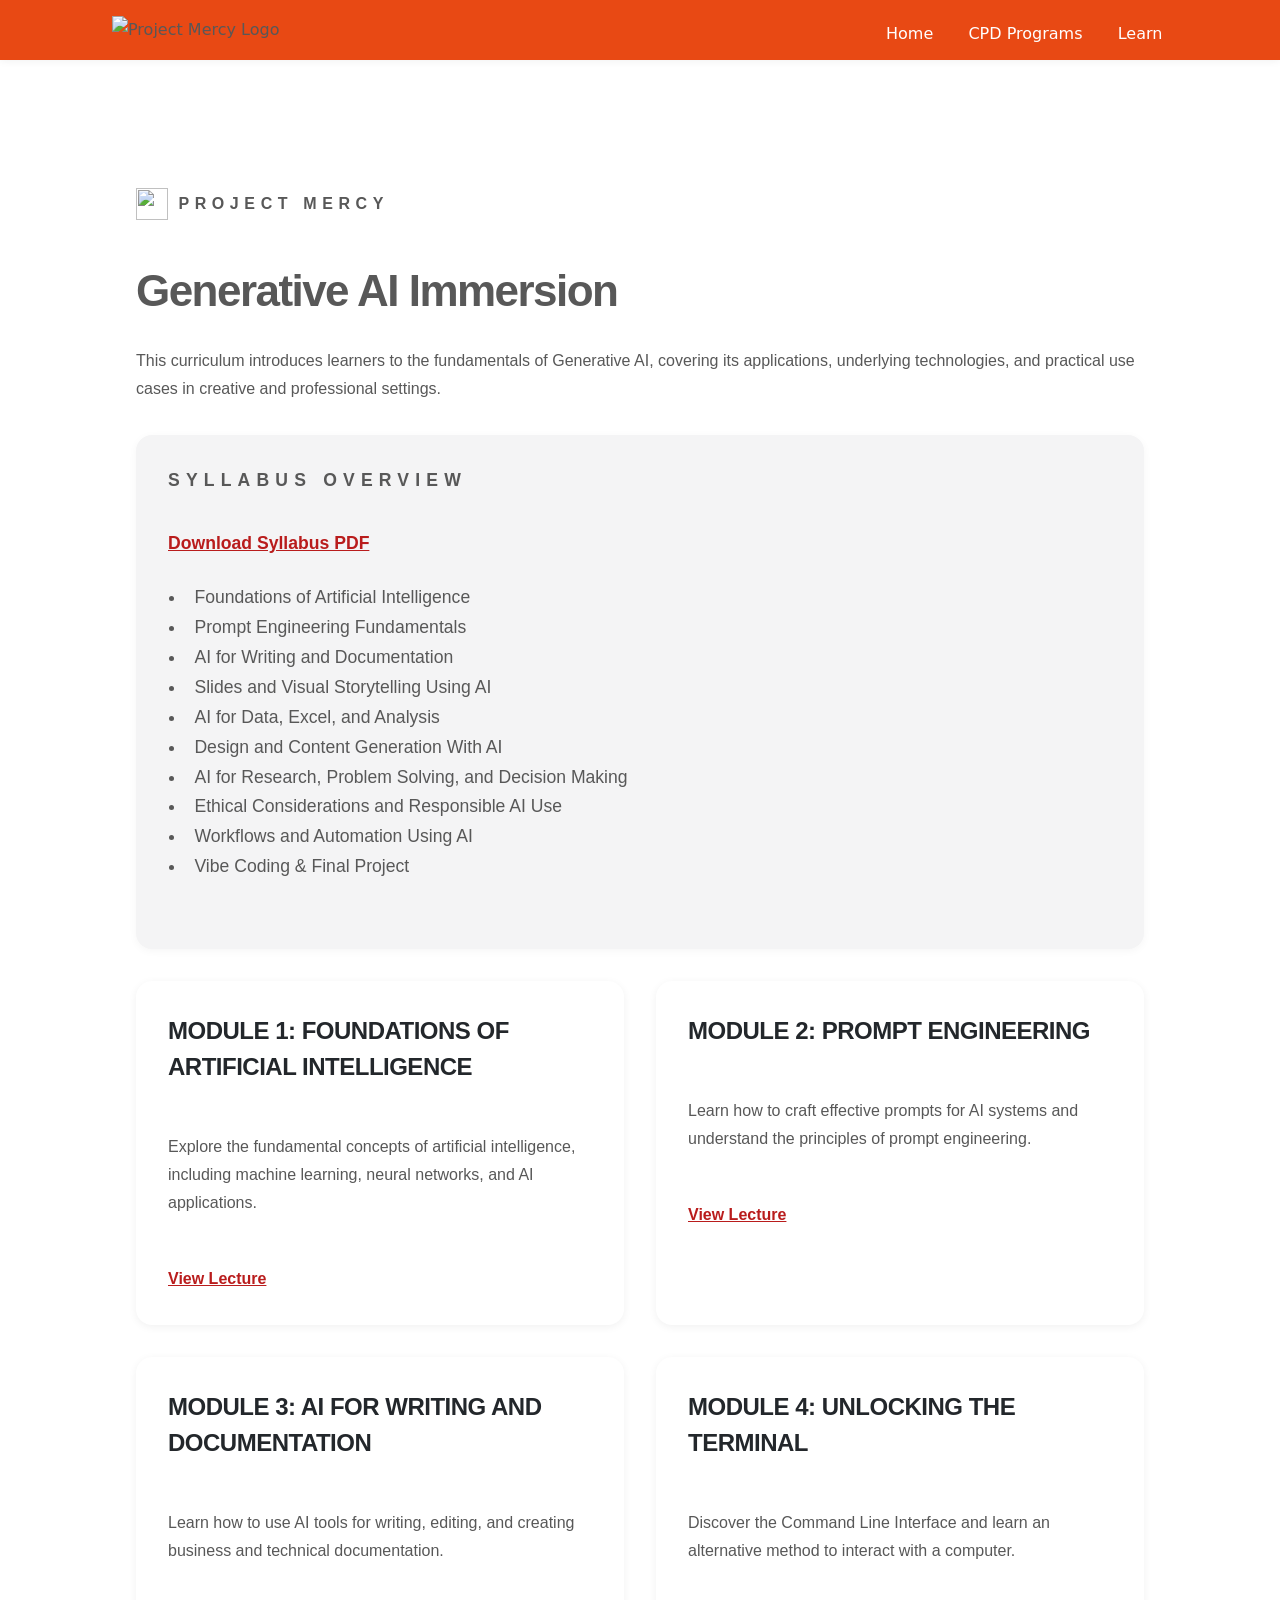
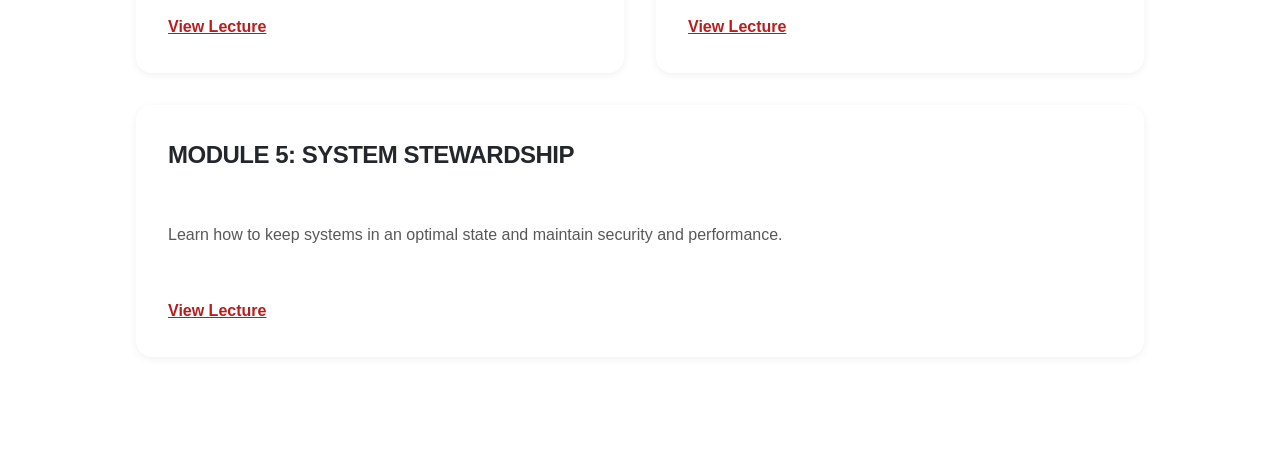
==== generative-ai.html @ 5f1e14cf "adding GenAI content" ====
<!DOCTYPE html>
<html>
<head>
    <title>Generative AI</title>
    <meta charset="utf-8" />
    <meta name="viewport" content="width=device-width, initial-scale=1" />
    <link rel="stylesheet" href="./assets/css/main.css" />
    <link rel="icon" type="image/png" href="./assets/favicon.png">
</head>
<body>
    <nav class="site-nav" role="navigation" aria-label="Global">
        <div class="nav-inner">
            <a class="brand" href="./index.html" aria-label="Learn">
                <img src="./images/logo-white.svg" alt="Project Mercy Logo" class="brand-logo" />
            </a>
            <ul class="links">
                <li><a href="https://project-mercy.github.io/">Home</a></li>
                <li><a href="https://project-mercy.github.io/techcpd/">CPD Programs</a></li>
                <li><a href="https://project-mercy.github.io/learn/">Learn</a></li>
            </ul>
        </div>
    </nav>
    <div id="wrapper">
        <header id="header">
            <div class="inner">
                <a href="./index.html" class="logo">
                    <span class="symbol"><img src="./assets/favicon.png" alt="" /></span><span class="title">Project Mercy</span>
                </a>
            </div>
        </header>
        <main id="main">
            <div class="inner">
                <header>
                    <h1>Generative AI Immersion</h1>
                    <p>This curriculum introduces learners to the fundamentals of Generative AI, covering its applications, underlying technologies, and practical use cases in creative and professional settings.</p>
                </header>
                <section class="syllabus" style="background:#f4f4f5; border-radius:1rem; padding:2rem; margin-bottom:2rem; box-shadow:0 2px 8px rgba(0,0,0,0.04);">
                    <h2 style="margin-top:0;">Syllabus Overview</h2>
                    <a href="uploads/GenAI - Syllabus.pdf" download target="_blank" rel="noopener" style="display:inline-block; margin-bottom:1.5rem; color:#b91c1c; font-weight:600; text-decoration:underline; font-size:1.1rem;">Download Syllabus PDF</a>
                    <ul style="font-size:1.1rem; line-height:1.7;">
                        <li>Foundations of Artificial Intelligence</li>
                        <li>Prompt Engineering Fundamentals</li>
                        <li>AI for Writing and Documentation</li>
                        <li>Slides and Visual Storytelling Using AI</li>
                        <li>AI for Data, Excel, and Analysis</li>
                        <li>Design and Content Generation With AI</li>
                        <li>AI for Research, Problem Solving, and Decision Making</li>
                        <li>Ethical Considerations and Responsible AI Use</li>
                        <li>Workflows and Automation Using AI</li>
                        <li>Vibe Coding & Final Project</li>
                    </ul>
                </section>
                <section class="modules" style="display:flex; flex-wrap:wrap; gap:2rem; justify-content:space-between;">
                    <div class="module-card" style="flex:1 1 320px; background:#fff; border-radius:1rem; box-shadow:0 2px 8px rgba(0,0,0,0.06); padding:2rem; min-width:280px;">
                        <h2 style="font-family:'Segoe UI', 'Roboto', 'Helvetica Neue', Arial, sans-serif; font-size:1.5rem; font-weight:600; letter-spacing:-0.5px; color:#23272b;">Module 1: Foundations of Artificial Intelligence</h2>
                        <p>Explore the fundamental concepts of artificial intelligence, including machine learning, neural networks, and AI applications.</p>
                        <a href="uploads/GenAI - Module 01.pdf" target="_blank" rel="noopener" style="display:inline-block; margin-top:1rem; color:#b91c1c; font-weight:600; text-decoration:underline;">View Lecture</a>
                    </div>
                    <div class="module-card" style="flex:1 1 320px; background:#fff; border-radius:1rem; box-shadow:0 2px 8px rgba(0,0,0,0.06); padding:2rem; min-width:280px;">
                        <h2 style="font-family:'Segoe UI', 'Roboto', 'Helvetica Neue', Arial, sans-serif; font-size:1.5rem; font-weight:600; letter-spacing:-0.5px; color:#23272b;">Module 2: Prompt Engineering</h2>
                        <p>Learn how to craft effective prompts for AI systems and understand the principles of prompt engineering.</p>
                        <a href="uploads/GenAI - Module 02.pdf" target="_blank" rel="noopener" style="display:inline-block; margin-top:1rem; color:#b91c1c; font-weight:600; text-decoration:underline;">View Lecture</a>
                    </div>
                    <div class="module-card" style="flex:1 1 320px; background:#fff; border-radius:1rem; box-shadow:0 2px 8px rgba(0,0,0,0.06); padding:2rem; min-width:280px;">
                        <h2 style="font-family:'Segoe UI', 'Roboto', 'Helvetica Neue', Arial, sans-serif; font-size:1.5rem; font-weight:600; letter-spacing:-0.5px; color:#23272b;">Module 3: AI for Writing and Documentation</h2>
                        <p>Learn how to use AI tools for writing, editing, and creating business and technical documentation.</p>
                        <a href="uploads/GenAI - Module 03.pdf" target="_blank" rel="noopener" style="display:inline-block; margin-top:1rem; color:#b91c1c; font-weight:600; text-decoration:underline;">View Lecture</a>
                    </div>
                    <div class="module-card" style="flex:1 1 320px; background:#fff; border-radius:1rem; box-shadow:0 2px 8px rgba(0,0,0,0.06); padding:2rem; min-width:280px;">
                        <h2 style="font-family:'Segoe UI', 'Roboto', 'Helvetica Neue', Arial, sans-serif; font-size:1.5rem; font-weight:600; letter-spacing:-0.5px; color:#23272b;">Module 4: Unlocking the Terminal</h2>
                        <p>Discover the Command Line Interface and learn an alternative method to interact with a computer. </p>
                        <a href="uploads/GenAI - Module 04.pdf" target="_blank" rel="noopener" style="display:inline-block; margin-top:1rem; color:#b91c1c; font-weight:600; text-decoration:underline;">View Lecture</a>
                    </div>
                    <div class="module-card" style="flex:1 1 320px; background:#fff; border-radius:1rem; box-shadow:0 2px 8px rgba(0,0,0,0.06); padding:2rem; min-width:280px;">
                        <h2 style="font-family:'Segoe UI', 'Roboto', 'Helvetica Neue', Arial, sans-serif; font-size:1.5rem; font-weight:600; letter-spacing:-0.5px; color:#23272b;">Module 5: System Stewardship</h2>
                        <p>Learn how to keep systems in an optimal state and maintain security and performance.</p>
                        <a href="uploads/GenAI - Module 05.pdf" target="_blank" rel="noopener" style="display:inline-block; margin-top:1rem; color:#b91c1c; font-weight:600; text-decoration:underline;">View Lecture</a>
                    </div>
                </section>
            </div>
        </main>
    </div>
</body>
</html>
---- assets/css/main.css ----
.site-nav .nav-inner {
	max-width: 68rem;
	margin: 0 auto;
	display: flex;
	align-items: center;
	justify-content: space-between;
	padding: 0.25rem 1rem;
}
@import url(fontawesome-all.min.css);
@import url("https://fonts.googleapis.com/css?family=Source+Sans+Pro:300,700,900");

/*
	Phantom by HTML5 UP
	html5up.net | @ajlkn
	Free for personal and commercial use under the CCA 3.0 license (html5up.net/license)
*/

html, body, div, span, applet, object,
iframe, h1, h2, h3, h4, h5, h6, p, blockquote,
pre, a, abbr, acronym, address, big, cite,
code, del, dfn, em, img, ins, kbd, q, s, samp,
small, strike, strong, sub, sup, tt, var, b,
u, i, center, dl, dt, dd, ol, ul, li, fieldset,
form, label, legend, table, caption, tbody,
tfoot, thead, tr, th, td, article, aside,
canvas, details, embed, figure, figcaption,
footer, header, hgroup, menu, nav, output, ruby,
section, summary, time, mark, audio, video {
	margin: 0;
	padding: 0;
	border: 0;
	font-size: 100%;
	font: inherit;
	vertical-align: baseline;}

article, aside, details, figcaption, figure,
footer, header, hgroup, menu, nav, section {
	display: block;}

body {
	line-height: 1;
}

ol, ul {
	list-style: none;
}

blockquote, q {
	quotes: none;
}

	blockquote:before, blockquote:after, q:before, q:after {
		content: '';
		content: none;
	}

table {
	border-collapse: collapse;
	border-spacing: 0;
}

body {
	-webkit-text-size-adjust: none;
}

mark {
	background-color: transparent;
	color: inherit;
}

input::-moz-focus-inner {
	border: 0;
	padding: 0;
}

input, select, textarea {
	-moz-appearance: none;
	-webkit-appearance: none;
	-ms-appearance: none;
	appearance: none;
}

/* Basic */

	@-ms-viewport {
		width: device-width;
	}

	body {
		-ms-overflow-style: scrollbar;
	}

	@media screen and (max-width: 480px) {

		html, body {
			min-width: 320px;
		}

	}

	html {
		box-sizing: border-box;
	}

	*, *:before, *:after {
		box-sizing: inherit;
	}

	body {
		background: #ffffff;
	}

		body.is-preload *, body.is-preload *:before, body.is-preload *:after {
			-moz-animation: none !important;
			-webkit-animation: none !important;
			-ms-animation: none !important;
			animation: none !important;
			-moz-transition: none !important;
			-webkit-transition: none !important;
			-ms-transition: none !important;
			transition: none !important;
		}

/* Type */

	body, input, select, textarea {
		color: #585858;
		font-family: "Source Sans Pro", Helvetica, sans-serif;
		font-size: 16pt;
		font-weight: 300;
		line-height: 1.75;
	}

		@media screen and (max-width: 1680px) {

			body, input, select, textarea {
				font-size: 14pt;
			}

		}

		@media screen and (max-width: 1280px) {

			body, input, select, textarea {
				font-size: 12pt;
			}

		}

	a {
		-moz-transition: border-bottom-color 0.2s ease, color 0.2s ease;
		-webkit-transition: border-bottom-color 0.2s ease, color 0.2s ease;
		-ms-transition: border-bottom-color 0.2s ease, color 0.2s ease;
		transition: border-bottom-color 0.2s ease, color 0.2s ease;
		text-decoration: none;
		color: #585858;
		/*border-bottom: dotted 1px rgba(88, 88, 88, 0.5);*/
	}

		a:hover {
			border-bottom-color: transparent;
			color: #f2849e !important;
		}

	strong, b {
		font-weight: 900;
	}

	em, i {
		font-style: italic;
	}

	p {
		margin: 0 0 2em 0;
	}

	h1 {
		font-size: 2.75em;
		font-weight: 700;
		line-height: 1.3;
		margin: 0 0 1em 0;
		letter-spacing: -0.035em;
	}

		h1 a {
			color: inherit;
		}

		@media screen and (max-width: 736px) {

			h1 {
				font-size: 2em;
				margin: 0 0 1em 0;
			}

		}

		@media screen and (max-width: 360px) {

			h1 {
				font-size: 1.75em;
			}

		}

	h2, h3, h4, h5, h6 {
		font-weight: 900;
		line-height: 1.5;
		margin: 0 0 2em 0;
		text-transform: uppercase;
		letter-spacing: 0.35em;
	}

		h2 a, h3 a, h4 a, h5 a, h6 a {
			color: inherit;
		}

	h2 {
		font-size: 1.1em;
	}

	h3 {
		font-size: 1em;
	}

	h4 {
		font-size: 0.8em;
	}

	h5 {
		font-size: 0.8em;
	}

	h6 {
		font-size: 0.8em;
	}

	@media screen and (max-width: 980px) {

		h1 br, h2 br, h3 br, h4 br, h5 br, h6 br {
			display: none;
		}

	}

	@media screen and (max-width: 736px) {

		h2 {
			font-size: 1em;
		}

		h3 {
			font-size: 0.8em;
		}

	}

	sub {
		font-size: 0.8em;
		position: relative;
		top: 0.5em;
	}

	sup {
		font-size: 0.8em;
		position: relative;
		top: -0.5em;
	}

	blockquote {
		border-left: solid 4px #c9c9c9;
		font-style: italic;
		margin: 0 0 2em 0;
		padding: 0.5em 0 0.5em 2em;
	}

	code {
		background: rgba(144, 144, 144, 0.075);
		border-radius: 4px;
		border: solid 1px #c9c9c9;
		font-family: "Courier New", monospace;
		font-size: 0.9em;
		margin: 0 0.25em;
		padding: 0.25em 0.65em;
	}

	pre {
		-webkit-overflow-scrolling: touch;
		font-family: "Courier New", monospace;
		font-size: 0.9em;
		margin: 0 0 2em 0;
	}

		pre code {
			display: block;
			line-height: 1.75;
			padding: 1em 1.5em;
			overflow-x: auto;
		}

	hr {
		border: 0;
		border-bottom: solid 1px #c9c9c9;
		margin: 2em 0;
	}

		hr.major {
			margin: 3em 0;
		}

	.align-left {
		text-align: left;
	}

	.align-center {
		text-align: center;
	}

	.align-right {
		text-align: right;
	}
	:root{
		--nav-height: 60px;
	}
/* Responsive top navigation (site-nav) */
.site-nav {
	position: fixed;
	top: 0;
	left: 0;
	right: 0;
	height: var(--nav-height);
	font-family: Commissionerloud, system-ui, -apple-system, 'Segoe UI', Roboto, 'Helvetica Neue', Arial, sans-serif;
	z-index: 10010;
	background: rgba(232,73,20,1);
	color: var(--pm-text);
	box-shadow: 0 1px 8px rgba(0,0,0,0.06);
}
.site-nav .brand {
	display: inline-flex;
	gap: 0.5rem;
	align-items: center;
	text-decoration: none;
}
.site-nav .brand-logo { height: 36px; width: auto; display: block; margin: 0; }
.site-nav .links { display: flex; height: var(--nav-height); gap: 1rem; align-items: center; margin-top: 0; list-style: none; padding: 0; margin: 0; }
.site-nav .links a { display: inline-block; color: #ffffff !important; text-decoration: none; padding: 0 0.35rem; border-radius: 0; background: transparent; height: var(--nav-height); line-height: var(--nav-height); transition: color 0.12s ease; }
.site-nav .links a:hover { color: rgba(255,255,255,0.9); }
.site-nav .links a.active { color: #ffffff !important; text-decoration: underline; box-shadow: none; }

/* compact spacing for small screens */
@media screen and (max-width:980px) {
	.site-nav .links a { padding: 0.35rem 0.6rem; }
}

/* Ensure content clears the fixed nav */
.site-nav + #wrapper,
.site-nav + #main {
	margin-top: var(--nav-height);
}

/* Row */

	.row {
		display: flex;
		flex-wrap: wrap;
		box-sizing: border-box;
		align-items: stretch;
	}

		.row > * {
			box-sizing: border-box;
		}

		.row.gtr-uniform > * > :last-child {
			margin-bottom: 0;
		}

		.row.aln-left {
			justify-content: flex-start;
		}

		.row.aln-center {
			justify-content: center;
		}

		.row.aln-right {
			justify-content: flex-end;
		}

		.row.aln-top {
			align-items: flex-start;
		}

		.row.aln-middle {
			align-items: center;
		}

		.row.aln-bottom {
			align-items: flex-end;
		}

		.row > .imp {
			order: -1;
		}

		.row > .col-1 {
			width: 8.33333%;
		}

		.row > .off-1 {
			margin-left: 8.33333%;
		}

		.row > .col-2 {
			width: 16.66667%;
		}

		.row > .off-2 {
			margin-left: 16.66667%;
		}

		.row > .col-3 {
			width: 25%;
		}

		.row > .off-3 {
			margin-left: 25%;
		}

		.row > .col-4 {
			width: 33.33333%;
		}

		.row > .off-4 {
			margin-left: 33.33333%;
		}

		.row > .col-5 {
			width: 41.66667%;
		}

		.row > .off-5 {
			margin-left: 41.66667%;
		}

		.row > .col-6 {
			width: 50%;
		}

		.row > .off-6 {
			margin-left: 50%;
		}

		.row > .col-7 {
			width: 58.33333%;
		}

		.row > .off-7 {
			margin-left: 58.33333%;
		}

		.row > .col-8 {
			width: 66.66667%;
		}

		.row > .off-8 {
			margin-left: 66.66667%;
		}

		.row > .col-9 {
			width: 75%;
		}

		.row > .off-9 {
			margin-left: 75%;
		}

		.row > .col-10 {
			width: 83.33333%;
		}

		.row > .off-10 {
			margin-left: 83.33333%;
		}

		.row > .col-11 {
			width: 91.66667%;
		}

		.row > .off-11 {
			margin-left: 91.66667%;
		}

		.row > .col-12 {
			width: 100%;
		}

		.row > .off-12 {
			margin-left: 100%;
		}

		.row.gtr-0 {
			margin-top: 0;
			margin-left: 0em;
		}

			.row.gtr-0 > * {
				padding: 0 0 0 0em;
			}

			.row.gtr-0.gtr-uniform {
				margin-top: 0em;
			}

				.row.gtr-0.gtr-uniform > * {
					padding-top: 0em;
				}

		.row.gtr-25 {
			margin-top: 0;
			margin-left: -0.5em;
		}

			.row.gtr-25 > * {
				padding: 0 0 0 0.5em;
			}

			.row.gtr-25.gtr-uniform {
				margin-top: -0.5em;
			}

				.row.gtr-25.gtr-uniform > * {
					padding-top: 0.5em;
				}

		.row.gtr-50 {
			margin-top: 0;
			margin-left: -1em;
		}

			.row.gtr-50 > * {
				padding: 0 0 0 1em;
			}

			.row.gtr-50.gtr-uniform {
				margin-top: -1em;
			}

				.row.gtr-50.gtr-uniform > * {
					padding-top: 1em;
				}

		.row {
			margin-top: 0;
			margin-left: -2em;
		}

			.row > * {
				padding: 0 0 0 2em;
			}

			.row.gtr-uniform {
				margin-top: -2em;
			}

				.row.gtr-uniform > * {
					padding-top: 2em;
				}

		.row.gtr-150 {
			margin-top: 0;
			margin-left: -3em;
		}

			.row.gtr-150 > * {
				padding: 0 0 0 3em;
			}

			.row.gtr-150.gtr-uniform {
				margin-top: -3em;
			}

				.row.gtr-150.gtr-uniform > * {
					padding-top: 3em;
				}

		.row.gtr-200 {
			margin-top: 0;
			margin-left: -4em;
		}

			.row.gtr-200 > * {
				padding: 0 0 0 4em;
			}

			.row.gtr-200.gtr-uniform {
				margin-top: -4em;
			}

				.row.gtr-200.gtr-uniform > * {
					padding-top: 4em;
				}

		@media screen and (max-width: 1680px) {

			.row {
				display: flex;
				flex-wrap: wrap;
				box-sizing: border-box;
				align-items: stretch;
			}

				.row > * {
					box-sizing: border-box;
				}

				.row.gtr-uniform > * > :last-child {
					margin-bottom: 0;
				}

				.row.aln-left {
					justify-content: flex-start;
				}

				.row.aln-center {
					justify-content: center;
				}

				.row.aln-right {
					justify-content: flex-end;
				}

				.row.aln-top {
					align-items: flex-start;
				}

				.row.aln-middle {
					align-items: center;
				}

				.row.aln-bottom {
					align-items: flex-end;
				}

				.row > .imp-xlarge {
					order: -1;
				}

				.row > .col-1-xlarge {
					width: 8.33333%;
				}

				.row > .off-1-xlarge {
					margin-left: 8.33333%;
				}

				.row > .col-2-xlarge {
					width: 16.66667%;
				}

				.row > .off-2-xlarge {
					margin-left: 16.66667%;
				}

				.row > .col-3-xlarge {
					width: 25%;
				}

				.row > .off-3-xlarge {
					margin-left: 25%;
				}

				.row > .col-4-xlarge {
					width: 33.33333%;
				}

				.row > .off-4-xlarge {
					margin-left: 33.33333%;
				}

				.row > .col-5-xlarge {
					width: 41.66667%;
				}

				.row > .off-5-xlarge {
					margin-left: 41.66667%;
				}

				.row > .col-6-xlarge {
					width: 50%;
				}

				.row > .off-6-xlarge {
					margin-left: 50%;
				}

				.row > .col-7-xlarge {
					width: 58.33333%;
				}

				.row > .off-7-xlarge {
					margin-left: 58.33333%;
				}

				.row > .col-8-xlarge {
					width: 66.66667%;
				}

				.row > .off-8-xlarge {
					margin-left: 66.66667%;
				}

				.row > .col-9-xlarge {
					width: 75%;
				}

				.row > .off-9-xlarge {
					margin-left: 75%;
				}

				.row > .col-10-xlarge {
					width: 83.33333%;
				}

				.row > .off-10-xlarge {
					margin-left: 83.33333%;
				}

				.row > .col-11-xlarge {
					width: 91.66667%;
				}

				.row > .off-11-xlarge {
					margin-left: 91.66667%;
				}

				.row > .col-12-xlarge {
					width: 100%;
				}

				.row > .off-12-xlarge {
					margin-left: 100%;
				}

				.row.gtr-0 {
					margin-top: 0;
					margin-left: 0em;
				}

					.row.gtr-0 > * {
						padding: 0 0 0 0em;
					}

					.row.gtr-0.gtr-uniform {
						margin-top: 0em;
					}

						.row.gtr-0.gtr-uniform > * {
							padding-top: 0em;
						}

				.row.gtr-25 {
					margin-top: 0;
					margin-left: -0.5em;
				}

					.row.gtr-25 > * {
						padding: 0 0 0 0.5em;
					}

					.row.gtr-25.gtr-uniform {
						margin-top: -0.5em;
					}

						.row.gtr-25.gtr-uniform > * {
							padding-top: 0.5em;
						}

				.row.gtr-50 {
					margin-top: 0;
					margin-left: -1em;
				}

					.row.gtr-50 > * {
						padding: 0 0 0 1em;
					}

					.row.gtr-50.gtr-uniform {
						margin-top: -1em;
					}

						.row.gtr-50.gtr-uniform > * {
							padding-top: 1em;
						}

				.row {
					margin-top: 0;
					margin-left: -2em;
				}

					.row > * {
						padding: 0 0 0 2em;
					}

					.row.gtr-uniform {
						margin-top: -2em;
					}

						.row.gtr-uniform > * {
							padding-top: 2em;
						}

				.row.gtr-150 {
					margin-top: 0;
					margin-left: -3em;
				}

					.row.gtr-150 > * {
						padding: 0 0 0 3em;
					}

					.row.gtr-150.gtr-uniform {
						margin-top: -3em;
					}

						.row.gtr-150.gtr-uniform > * {
							padding-top: 3em;
						}

				.row.gtr-200 {
					margin-top: 0;
					margin-left: -4em;
				}

					.row.gtr-200 > * {
						padding: 0 0 0 4em;
					}

					.row.gtr-200.gtr-uniform {
						margin-top: -4em;
					}

						.row.gtr-200.gtr-uniform > * {
							padding-top: 4em;
						}

		}

		@media screen and (max-width: 1280px) {

			.row {
				display: flex;
				flex-wrap: wrap;
				box-sizing: border-box;
				align-items: stretch;
			}

				.row > * {
					box-sizing: border-box;
				}

				.row.gtr-uniform > * > :last-child {
					margin-bottom: 0;
				}

				.row.aln-left {
					justify-content: flex-start;
				}

				.row.aln-center {
					justify-content: center;
				}

				.row.aln-right {
					justify-content: flex-end;
				}

				.row.aln-top {
					align-items: flex-start;
				}

				.row.aln-middle {
					align-items: center;
				}

				.row.aln-bottom {
					align-items: flex-end;
				}

				.row > .imp-large {
					order: -1;
				}

				.row > .col-1-large {
					width: 8.33333%;
				}

				.row > .off-1-large {
					margin-left: 8.33333%;
				}

				.row > .col-2-large {
					width: 16.66667%;
				}

				.row > .off-2-large {
					margin-left: 16.66667%;
				}

				.row > .col-3-large {
					width: 25%;
				}

				.row > .off-3-large {
					margin-left: 25%;
				}

				.row > .col-4-large {
					width: 33.33333%;
				}

				.row > .off-4-large {
					margin-left: 33.33333%;
				}

				.row > .col-5-large {
					width: 41.66667%;
				}

				.row > .off-5-large {
					margin-left: 41.66667%;
				}

				.row > .col-6-large {
					width: 50%;
				}

				.row > .off-6-large {
					margin-left: 50%;
				}

				.row > .col-7-large {
					width: 58.33333%;
				}

				.row > .off-7-large {
					margin-left: 58.33333%;
				}

				.row > .col-8-large {
					width: 66.66667%;
				}

				.row > .off-8-large {
					margin-left: 66.66667%;
				}

				.row > .col-9-large {
					width: 75%;
				}

				.row > .off-9-large {
					margin-left: 75%;
				}

				.row > .col-10-large {
					width: 83.33333%;
				}

				.row > .off-10-large {
					margin-left: 83.33333%;
				}

				.row > .col-11-large {
					width: 91.66667%;
				}

				.row > .off-11-large {
					margin-left: 91.66667%;
				}

				.row > .col-12-large {
					width: 100%;
				}

				.row > .off-12-large {
					margin-left: 100%;
				}

				.row.gtr-0 {
					margin-top: 0;
					margin-left: 0em;
				}

					.row.gtr-0 > * {
						padding: 0 0 0 0em;
					}

					.row.gtr-0.gtr-uniform {
						margin-top: 0em;
					}

						.row.gtr-0.gtr-uniform > * {
							padding-top: 0em;
						}

				.row.gtr-25 {
					margin-top: 0;
					margin-left: -0.5em;
				}

					.row.gtr-25 > * {
						padding: 0 0 0 0.5em;
					}

					.row.gtr-25.gtr-uniform {
						margin-top: -0.5em;
					}

						.row.gtr-25.gtr-uniform > * {
							padding-top: 0.5em;
						}

				.row.gtr-50 {
					margin-top: 0;
					margin-left: -1em;
				}

					.row.gtr-50 > * {
						padding: 0 0 0 1em;
					}

					.row.gtr-50.gtr-uniform {
						margin-top: -1em;
					}

						.row.gtr-50.gtr-uniform > * {
							padding-top: 1em;
						}

				.row {
					margin-top: 0;
					margin-left: -2em;
				}

					.row > * {
						padding: 0 0 0 2em;
					}

					.row.gtr-uniform {
						margin-top: -2em;
					}

						.row.gtr-uniform > * {
							padding-top: 2em;
						}

				.row.gtr-150 {
					margin-top: 0;
					margin-left: -3em;
				}

					.row.gtr-150 > * {
						padding: 0 0 0 3em;
					}

					.row.gtr-150.gtr-uniform {
						margin-top: -3em;
					}

						.row.gtr-150.gtr-uniform > * {
							padding-top: 3em;
						}

				.row.gtr-200 {
					margin-top: 0;
					margin-left: -4em;
				}

					.row.gtr-200 > * {
						padding: 0 0 0 4em;
					}

					.row.gtr-200.gtr-uniform {
						margin-top: -4em;
					}

						.row.gtr-200.gtr-uniform > * {
							padding-top: 4em;
						}

		}

		@media screen and (max-width: 980px) {

			.row {
				display: flex;
				flex-wrap: wrap;
				box-sizing: border-box;
				align-items: stretch;
			}

				.row > * {
					box-sizing: border-box;
				}

				.row.gtr-uniform > * > :last-child {
					margin-bottom: 0;
				}

				.row.aln-left {
					justify-content: flex-start;
				}

				.row.aln-center {
					justify-content: center;
				}

				.row.aln-right {
					justify-content: flex-end;
				}

				.row.aln-top {
					align-items: flex-start;
				}

				.row.aln-middle {
					align-items: center;
				}

				.row.aln-bottom {
					align-items: flex-end;
				}

				.row > .imp-medium {
					order: -1;
				}

				.row > .col-1-medium {
					width: 8.33333%;
				}

				.row > .off-1-medium {
					margin-left: 8.33333%;
				}

				.row > .col-2-medium {
					width: 16.66667%;
				}

				.row > .off-2-medium {
					margin-left: 16.66667%;
				}

				.row > .col-3-medium {
					width: 25%;
				}

				.row > .off-3-medium {
					margin-left: 25%;
				}

				.row > .col-4-medium {
					width: 33.33333%;
				}

				.row > .off-4-medium {
					margin-left: 33.33333%;
				}

				.row > .col-5-medium {
					width: 41.66667%;
				}

				.row > .off-5-medium {
					margin-left: 41.66667%;
				}

				.row > .col-6-medium {
					width: 50%;
				}

				.row > .off-6-medium {
					margin-left: 50%;
				}

				.row > .col-7-medium {
					width: 58.33333%;
				}

				.row > .off-7-medium {
					margin-left: 58.33333%;
				}

				.row > .col-8-medium {
					width: 66.66667%;
				}

				.row > .off-8-medium {
					margin-left: 66.66667%;
				}

				.row > .col-9-medium {
					width: 75%;
				}

				.row > .off-9-medium {
					margin-left: 75%;
				}

				.row > .col-10-medium {
					width: 83.33333%;
				}

				.row > .off-10-medium {
					margin-left: 83.33333%;
				}

				.row > .col-11-medium {
					width: 91.66667%;
				}

				.row > .off-11-medium {
					margin-left: 91.66667%;
				}

				.row > .col-12-medium {
					width: 100%;
				}

				.row > .off-12-medium {
					margin-left: 100%;
				}

				.row.gtr-0 {
					margin-top: 0;
					margin-left: 0em;
				}

					.row.gtr-0 > * {
						padding: 0 0 0 0em;
					}

					.row.gtr-0.gtr-uniform {
						margin-top: 0em;
					}

						.row.gtr-0.gtr-uniform > * {
							padding-top: 0em;
						}

				.row.gtr-25 {
					margin-top: 0;
					margin-left: -0.375em;
				}

					.row.gtr-25 > * {
						padding: 0 0 0 0.375em;
					}

					.row.gtr-25.gtr-uniform {
						margin-top: -0.375em;
					}

						.row.gtr-25.gtr-uniform > * {
							padding-top: 0.375em;
						}

				.row.gtr-50 {
					margin-top: 0;
					margin-left: -0.75em;
				}

					.row.gtr-50 > * {
						padding: 0 0 0 0.75em;
					}

					.row.gtr-50.gtr-uniform {
						margin-top: -0.75em;
					}

						.row.gtr-50.gtr-uniform > * {
							padding-top: 0.75em;
						}

				.row {
					margin-top: 0;
					margin-left: -1.5em;
				}

					.row > * {
						padding: 0 0 0 1.5em;
					}

					.row.gtr-uniform {
						margin-top: -1.5em;
					}

						.row.gtr-uniform > * {
							padding-top: 1.5em;
						}

				.row.gtr-150 {
					margin-top: 0;
					margin-left: -2.25em;
				}

					.row.gtr-150 > * {
						padding: 0 0 0 2.25em;
					}

					.row.gtr-150.gtr-uniform {
						margin-top: -2.25em;
					}

						.row.gtr-150.gtr-uniform > * {
							padding-top: 2.25em;
						}

				.row.gtr-200 {
					margin-top: 0;
					margin-left: -3em;
				}

					.row.gtr-200 > * {
						padding: 0 0 0 3em;
					}

					.row.gtr-200.gtr-uniform {
						margin-top: -3em;
					}

						.row.gtr-200.gtr-uniform > * {
							padding-top: 3em;
						}

		}

		@media screen and (max-width: 736px) {

			.row {
				display: flex;
				flex-wrap: wrap;
				box-sizing: border-box;
				align-items: stretch;
			}

				.row > * {
					box-sizing: border-box;
				}

				.row.gtr-uniform > * > :last-child {
					margin-bottom: 0;
				}

				.row.aln-left {
					justify-content: flex-start;
				}

				.row.aln-center {
					justify-content: center;
				}

				.row.aln-right {
					justify-content: flex-end;
				}

				.row.aln-top {
					align-items: flex-start;
				}

				.row.aln-middle {
					align-items: center;
				}

				.row.aln-bottom {
					align-items: flex-end;
				}

				.row > .imp-small {
					order: -1;
				}

				.row > .col-1-small {
					width: 8.33333%;
				}

				.row > .off-1-small {
					margin-left: 8.33333%;
				}

				.row > .col-2-small {
					width: 16.66667%;
				}

				.row > .off-2-small {
					margin-left: 16.66667%;
				}

				.row > .col-3-small {
					width: 25%;
				}

				.row > .off-3-small {
					margin-left: 25%;
				}

				.row > .col-4-small {
					width: 33.33333%;
				}

				.row > .off-4-small {
					margin-left: 33.33333%;
				}

				.row > .col-5-small {
					width: 41.66667%;
				}

				.row > .off-5-small {
					margin-left: 41.66667%;
				}

				.row > .col-6-small {
					width: 50%;
				}

				.row > .off-6-small {
					margin-left: 50%;
				}

				.row > .col-7-small {
					width: 58.33333%;
				}

				.row > .off-7-small {
					margin-left: 58.33333%;
				}

				.row > .col-8-small {
					width: 66.66667%;
				}

				.row > .off-8-small {
					margin-left: 66.66667%;
				}

				.row > .col-9-small {
					width: 75%;
				}

				.row > .off-9-small {
					margin-left: 75%;
				}

				.row > .col-10-small {
					width: 83.33333%;
				}

				.row > .off-10-small {
					margin-left: 83.33333%;
				}

				.row > .col-11-small {
					width: 91.66667%;
				}

				.row > .off-11-small {
					margin-left: 91.66667%;
				}

				.row > .col-12-small {
					width: 100%;
				}

				.row > .off-12-small {
					margin-left: 100%;
				}

				.row.gtr-0 {
					margin-top: 0;
					margin-left: 0em;
				}

					.row.gtr-0 > * {
						padding: 0 0 0 0em;
					}

					.row.gtr-0.gtr-uniform {
						margin-top: 0em;
					}

						.row.gtr-0.gtr-uniform > * {
							padding-top: 0em;
						}

				.row.gtr-25 {
					margin-top: 0;
					margin-left: -0.25em;
				}

					.row.gtr-25 > * {
						padding: 0 0 0 0.25em;
					}

					.row.gtr-25.gtr-uniform {
						margin-top: -0.25em;
					}

						.row.gtr-25.gtr-uniform > * {
							padding-top: 0.25em;
						}

				.row.gtr-50 {
					margin-top: 0;
					margin-left: -0.5em;
				}

					.row.gtr-50 > * {
						padding: 0 0 0 0.5em;
					}

					.row.gtr-50.gtr-uniform {
						margin-top: -0.5em;
					}

						.row.gtr-50.gtr-uniform > * {
							padding-top: 0.5em;
						}

				.row {
					margin-top: 0;
					margin-left: -1em;
				}

					.row > * {
						padding: 0 0 0 1em;
					}

					.row.gtr-uniform {
						margin-top: -1em;
					}

						.row.gtr-uniform > * {
							padding-top: 1em;
						}

				.row.gtr-150 {
					margin-top: 0;
					margin-left: -1.5em;
				}

					.row.gtr-150 > * {
						padding: 0 0 0 1.5em;
					}

					.row.gtr-150.gtr-uniform {
						margin-top: -1.5em;
					}

						.row.gtr-150.gtr-uniform > * {
							padding-top: 1.5em;
						}

				.row.gtr-200 {
					margin-top: 0;
					margin-left: -2em;
				}

					.row.gtr-200 > * {
						padding: 0 0 0 2em;
					}

					.row.gtr-200.gtr-uniform {
						margin-top: -2em;
					}

						.row.gtr-200.gtr-uniform > * {
							padding-top: 2em;
						}

		}

		@media screen and (max-width: 480px) {

			.row {
				display: flex;
				flex-wrap: wrap;
				box-sizing: border-box;
				align-items: stretch;
			}

				.row > * {
					box-sizing: border-box;
				}

				.row.gtr-uniform > * > :last-child {
					margin-bottom: 0;
				}

				.row.aln-left {
					justify-content: flex-start;
				}

				.row.aln-center {
					justify-content: center;
				}

				.row.aln-right {
					justify-content: flex-end;
				}

				.row.aln-top {
					align-items: flex-start;
				}

				.row.aln-middle {
					align-items: center;
				}

				.row.aln-bottom {
					align-items: flex-end;
				}

				.row > .imp-xsmall {
					order: -1;
				}

				.row > .col-1-xsmall {
					width: 8.33333%;
				}

				.row > .off-1-xsmall {
					margin-left: 8.33333%;
				}

				.row > .col-2-xsmall {
					width: 16.66667%;
				}

				.row > .off-2-xsmall {
					margin-left: 16.66667%;
				}

				.row > .col-3-xsmall {
					width: 25%;
				}

				.row > .off-3-xsmall {
					margin-left: 25%;
				}

				.row > .col-4-xsmall {
					width: 33.33333%;
				}

				.row > .off-4-xsmall {
					margin-left: 33.33333%;
				}

				.row > .col-5-xsmall {
					width: 41.66667%;
				}

				.row > .off-5-xsmall {
					margin-left: 41.66667%;
				}

				.row > .col-6-xsmall {
					width: 50%;
				}

				.row > .off-6-xsmall {
					margin-left: 50%;
				}

				.row > .col-7-xsmall {
					width: 58.33333%;
				}

				.row > .off-7-xsmall {
					margin-left: 58.33333%;
				}

				.row > .col-8-xsmall {
					width: 66.66667%;
				}

				.row > .off-8-xsmall {
					margin-left: 66.66667%;
				}

				.row > .col-9-xsmall {
					width: 75%;
				}

				.row > .off-9-xsmall {
					margin-left: 75%;
				}

				.row > .col-10-xsmall {
					width: 83.33333%;
				}

				.row > .off-10-xsmall {
					margin-left: 83.33333%;
				}

				.row > .col-11-xsmall {
					width: 91.66667%;
				}

				.row > .off-11-xsmall {
					margin-left: 91.66667%;
				}

				.row > .col-12-xsmall {
					width: 100%;
				}

				.row > .off-12-xsmall {
					margin-left: 100%;
				}

				.row.gtr-0 {
					margin-top: 0;
					margin-left: 0em;
				}

					.row.gtr-0 > * {
						padding: 0 0 0 0em;
					}

					.row.gtr-0.gtr-uniform {
						margin-top: 0em;
					}

						.row.gtr-0.gtr-uniform > * {
							padding-top: 0em;
						}

				.row.gtr-25 {
					margin-top: 0;
					margin-left: -0.25em;
				}

					.row.gtr-25 > * {
						padding: 0 0 0 0.25em;
					}

					.row.gtr-25.gtr-uniform {
						margin-top: -0.25em;
					}

						.row.gtr-25.gtr-uniform > * {
							padding-top: 0.25em;
						}

				.row.gtr-50 {
					margin-top: 0;
					margin-left: -0.5em;
				}

					.row.gtr-50 > * {
						padding: 0 0 0 0.5em;
					}

					.row.gtr-50.gtr-uniform {
						margin-top: -0.5em;
					}

						.row.gtr-50.gtr-uniform > * {
							padding-top: 0.5em;
						}

				.row {
					margin-top: 0;
					margin-left: -1em;
				}

					.row > * {
						padding: 0 0 0 1em;
					}

					.row.gtr-uniform {
						margin-top: -1em;
					}

						.row.gtr-uniform > * {
							padding-top: 1em;
						}

				.row.gtr-150 {
					margin-top: 0;
					margin-left: -1.5em;
				}

					.row.gtr-150 > * {
						padding: 0 0 0 1.5em;
					}

					.row.gtr-150.gtr-uniform {
						margin-top: -1.5em;
					}

						.row.gtr-150.gtr-uniform > * {
							padding-top: 1.5em;
						}

				.row.gtr-200 {
					margin-top: 0;
					margin-left: -2em;
				}

					.row.gtr-200 > * {
						padding: 0 0 0 2em;
					}

					.row.gtr-200.gtr-uniform {
						margin-top: -2em;
					}

						.row.gtr-200.gtr-uniform > * {
							padding-top: 2em;
						}

		}

/* Section/Article */

	section.special, article.special {
		text-align: center;
	}

	header p {
		margin-top: -1em;
	}

	@media screen and (max-width: 736px) {

		header p {
			margin-top: 0;
		}

	}

/* Icon */

	.icon {
		text-decoration: none;
		border-bottom: none;
		position: relative;
	}

		.icon:before {
			-moz-osx-font-smoothing: grayscale;
			-webkit-font-smoothing: antialiased;
			display: inline-block;
			font-style: normal;
			font-variant: normal;
			text-rendering: auto;
			line-height: 1;
			text-transform: none !important;
			font-family: 'Font Awesome 5 Free';
			font-weight: 400;
		}

		.icon > .label {
			display: none;
		}

		.icon:before {
			line-height: inherit;
		}

		.icon.solid:before {
			font-weight: 900;
		}

		.icon.brands:before {
			font-family: 'Font Awesome 5 Brands';
		}

		.icon.style2 {
			-moz-transition: background-color 0.2s ease-in-out, color 0.2s ease-in-out, border-color 0.2s ease-in-out;
			-webkit-transition: background-color 0.2s ease-in-out, color 0.2s ease-in-out, border-color 0.2s ease-in-out;
			-ms-transition: background-color 0.2s ease-in-out, color 0.2s ease-in-out, border-color 0.2s ease-in-out;
			transition: background-color 0.2s ease-in-out, color 0.2s ease-in-out, border-color 0.2s ease-in-out;
			background-color: transparent;
			border: solid 1px #c9c9c9;
			border-radius: 4px;
			width: 2.65em;
			height: 2.65em;
			display: inline-block;
			text-align: center;
			line-height: 2.65em;
			color: inherit;
		}

			.icon.style2:before {
				font-size: 1.1em;
			}

			.icon.style2:hover {
				color: #f2849e;
				border-color: #f2849e;
			}

			.icon.style2:active {
				background-color: rgba(242, 132, 158, 0.1);
			}

/* List */

	ol {
		list-style: decimal;
		margin: 0 0 2em 0;
		padding-left: 1.25em;
	}

		ol li {
			padding-left: 0.25em;
		}

	ul {
		list-style: disc;
		margin: 0 0 2em 0;
		padding-left: 1em;
	}

		ul li {
			padding-left: 0.5em;
		}

		ul.alt {
			list-style: none;
			padding-left: 0;
		}

			ul.alt li {
				border-top: solid 1px #c9c9c9;
				padding: 0.5em 0;
			}

				ul.alt li:first-child {
					border-top: 0;
					padding-top: 0;
				}

	dl {
		margin: 0 0 2em 0;
	}

		dl dt {
			display: block;
			font-weight: 900;
			margin: 0 0 1em 0;
		}

		dl dd {
			margin-left: 2em;
		}

/* Actions */

	ul.actions {
		display: -moz-flex;
		display: -webkit-flex;
		display: -ms-flex;
		display: flex;
		cursor: default;
		list-style: none;
		margin-left: -1em;
		padding-left: 0;
	}

		ul.actions li {
			padding: 0 0 0 1em;
			vertical-align: middle;
		}

		ul.actions.special {
			-moz-justify-content: center;
			-webkit-justify-content: center;
			-ms-justify-content: center;
			justify-content: center;
			width: 100%;
			margin-left: 0;
		}

			ul.actions.special li:first-child {
				padding-left: 0;
			}

		ul.actions.stacked {
			-moz-flex-direction: column;
			-webkit-flex-direction: column;
			-ms-flex-direction: column;
			flex-direction: column;
			margin-left: 0;
		}

			ul.actions.stacked li {
				padding: 1.3em 0 0 0;
			}

				ul.actions.stacked li:first-child {
					padding-top: 0;
				}

		ul.actions.fit {
			width: calc(100% + 1em);
		}

			ul.actions.fit li {
				-moz-flex-grow: 1;
				-webkit-flex-grow: 1;
				-ms-flex-grow: 1;
				flex-grow: 1;
				-moz-flex-shrink: 1;
				-webkit-flex-shrink: 1;
				-ms-flex-shrink: 1;
				flex-shrink: 1;
				width: 100%;
			}

				ul.actions.fit li > * {
					width: 100%;
				}

			ul.actions.fit.stacked {
				width: 100%;
			}

		@media screen and (max-width: 480px) {

			ul.actions:not(.fixed) {
				-moz-flex-direction: column;
				-webkit-flex-direction: column;
				-ms-flex-direction: column;
				flex-direction: column;
				margin-left: 0;
				width: 100% !important;
			}

				ul.actions:not(.fixed) li {
					-moz-flex-grow: 1;
					-webkit-flex-grow: 1;
					-ms-flex-grow: 1;
					flex-grow: 1;
					-moz-flex-shrink: 1;
					-webkit-flex-shrink: 1;
					-ms-flex-shrink: 1;
					flex-shrink: 1;
					padding: 1em 0 0 0;
					text-align: center;
					width: 100%;
				}

					ul.actions:not(.fixed) li > * {
						width: 100%;
					}

					ul.actions:not(.fixed) li:first-child {
						padding-top: 0;
					}

					ul.actions:not(.fixed) li input[type="submit"],
					ul.actions:not(.fixed) li input[type="reset"],
					ul.actions:not(.fixed) li input[type="button"],
					ul.actions:not(.fixed) li button,
					ul.actions:not(.fixed) li .button {
						width: 100%;
					}

						ul.actions:not(.fixed) li input[type="submit"].icon:before,
						ul.actions:not(.fixed) li input[type="reset"].icon:before,
						ul.actions:not(.fixed) li input[type="button"].icon:before,
						ul.actions:not(.fixed) li button.icon:before,
						ul.actions:not(.fixed) li .button.icon:before {
							margin-left: -0.5rem;
						}

		}

/* Icons */

	ul.icons {
		cursor: default;
		list-style: none;
		padding-left: 0;
		margin: -1em 0 2em -1em;
	}

		ul.icons li {
			display: inline-block;
			padding: 1em 0 0 1em;
		}

/* Form */

	form {
		margin: 0 0 2em 0;
		overflow-x: hidden;
	}

		form > :last-child {
			margin-bottom: 0;
		}

		form > .fields {
			display: -moz-flex;
			display: -webkit-flex;
			display: -ms-flex;
			display: flex;
			-moz-flex-wrap: wrap;
			-webkit-flex-wrap: wrap;
			-ms-flex-wrap: wrap;
			flex-wrap: wrap;
			width: calc(100% + 3em);
			margin: -1.5em 0 2em -1.5em;
		}

			form > .fields > .field {
				-moz-flex-grow: 0;
				-webkit-flex-grow: 0;
				-ms-flex-grow: 0;
				flex-grow: 0;
				-moz-flex-shrink: 0;
				-webkit-flex-shrink: 0;
				-ms-flex-shrink: 0;
				flex-shrink: 0;
				padding: 1.5em 0 0 1.5em;
				width: calc(100% - 1.5em);
			}

				form > .fields > .field.half {
					width: calc(50% - 0.75em);
				}

				form > .fields > .field.third {
					width: calc(100%/3 - 0.5em);
				}

				form > .fields > .field.quarter {
					width: calc(25% - 0.375em);
				}

		@media screen and (max-width: 480px) {

			form > .fields {
				width: calc(100% + 3em);
				margin: -1.5em 0 2em -1.5em;
			}

				form > .fields > .field {
					padding: 1.5em 0 0 1.5em;
					width: calc(100% - 1.5em);
				}

					form > .fields > .field.half {
						width: calc(100% - 1.5em);
					}

					form > .fields > .field.third {
						width: calc(100% - 1.5em);
					}

					form > .fields > .field.quarter {
						width: calc(100% - 1.5em);
					}

		}

	label {
		display: block;
		font-size: 0.9em;
		font-weight: 900;
		margin: 0 0 1em 0;
	}

	input[type="text"],
	input[type="password"],
	input[type="email"],
	input[type="tel"],
	select,
	textarea {
		-moz-appearance: none;
		-webkit-appearance: none;
		-ms-appearance: none;
		appearance: none;
		background-color: transparent;
		border: none;
		border-radius: 0;
		border-bottom: solid 1px #c9c9c9;
		color: inherit;
		display: block;
		outline: 0;
		padding: 0;
		text-decoration: none;
		width: 100%;
	}

		input[type="text"]:invalid,
		input[type="password"]:invalid,
		input[type="email"]:invalid,
		input[type="tel"]:invalid,
		select:invalid,
		textarea:invalid {
			box-shadow: none;
		}

		input[type="text"]:focus,
		input[type="password"]:focus,
		input[type="email"]:focus,
		input[type="tel"]:focus,
		select:focus,
		textarea:focus {
			border-bottom-color: #f2849e;
			box-shadow: inset 0 -1px 0 0 #f2849e;
		}

	select {
		background-image: url("data:image/svg+xml;charset=utf8,%3Csvg xmlns='http://www.w3.org/2000/svg' width='40' height='40' preserveAspectRatio='none' viewBox='0 0 40 40'%3E%3Cpath d='M9.4,12.3l10.4,10.4l10.4-10.4c0.2-0.2,0.5-0.4,0.9-0.4c0.3,0,0.6,0.1,0.9,0.4l3.3,3.3c0.2,0.2,0.4,0.5,0.4,0.9 c0,0.4-0.1,0.6-0.4,0.9L20.7,31.9c-0.2,0.2-0.5,0.4-0.9,0.4c-0.3,0-0.6-0.1-0.9-0.4L4.3,17.3c-0.2-0.2-0.4-0.5-0.4-0.9 c0-0.4,0.1-0.6,0.4-0.9l3.3-3.3c0.2-0.2,0.5-0.4,0.9-0.4S9.1,12.1,9.4,12.3z' fill='%23c9c9c9' /%3E%3C/svg%3E");
		background-size: 1.25rem;
		background-repeat: no-repeat;
		background-position: calc(100% - 1rem) center;
		height: 3em;
		padding-right: 3em;
		text-overflow: ellipsis;
	}

		select option {
			background: #ffffff;
		}

		select:focus::-ms-value {
			background-color: transparent;
		}

		select::-ms-expand {
			display: none;
		}

	input[type="text"],
	input[type="password"],
	input[type="email"],
	select {
		height: 3em;
	}

	textarea {
		padding: 0;
		min-height: 3.75em;
	}

	input[type="checkbox"],
	input[type="radio"] {
		-moz-appearance: none;
		-webkit-appearance: none;
		-ms-appearance: none;
		appearance: none;
		display: block;
		float: left;
		margin-right: -2em;
		opacity: 0;
		width: 1em;
		z-index: -1;
	}

		input[type="checkbox"] + label,
		input[type="radio"] + label {
			text-decoration: none;
			color: #585858;
			cursor: pointer;
			display: inline-block;
			font-size: 1em;
			font-weight: 300;
			padding-left: 2.55em;
			padding-right: 0.75em;
			position: relative;
		}

			input[type="checkbox"] + label:before,
			input[type="radio"] + label:before {
				-moz-osx-font-smoothing: grayscale;
				-webkit-font-smoothing: antialiased;
				display: inline-block;
				font-style: normal;
				font-variant: normal;
				text-rendering: auto;
				line-height: 1;
				text-transform: none !important;
				font-family: 'Font Awesome 5 Free';
				font-weight: 900;
			}

			input[type="checkbox"] + label:before,
			input[type="radio"] + label:before {
				border-radius: 4px;
				border: solid 1px #c9c9c9;
				content: '';
				display: inline-block;
				font-size: 0.8em;
				height: 2.25em;
				left: 0;
				line-height: 2.25em;
				position: absolute;
				text-align: center;
				top: 0;
				width: 2.25em;
			}

		input[type="checkbox"]:checked + label:before,
		input[type="radio"]:checked + label:before {
			background: #585858;
			border-color: #585858;
			color: #ffffff;
			content: '\f00c';
		}

		input[type="checkbox"]:focus + label:before,
		input[type="radio"]:focus + label:before {
			border-color: #f2849e;
			box-shadow: 0 0 0 1px #f2849e;
		}

	input[type="checkbox"] + label:before {
		border-radius: 4px;
	}

	input[type="radio"] + label:before {
		border-radius: 100%;
	}

/* Box */

	.box {
		border-radius: 4px;
		border: solid 1px #c9c9c9;
		margin-bottom: 2em;
		padding: 1.5em;
	}

		.box > :last-child,
		.box > :last-child > :last-child,
		.box > :last-child > :last-child > :last-child {
			margin-bottom: 0;
		}

		.box.alt {
			border: 0;
			border-radius: 0;
			padding: 0;
		}

/* Image */

	.image {
		border-radius: 4px;
		border: 0;
		display: inline-block;
		position: relative;
	}

		.image img {
			border-radius: 4px;
			display: block;
		}

		.image.left, .image.right {
			max-width: 40%;
		}

			.image.left img, .image.right img {
				width: 100%;
			}

		.image.left {
			float: left;
			padding: 0 1.5em 1em 0;
			top: 0.25em;
		}

		.image.right {
			float: right;
			padding: 0 0 1em 1.5em;
			top: 0.25em;
		}

		.image.fit {
			display: block;
			margin: 0 0 2em 0;
			width: 100%;
		}

			.image.fit img {
				width: 100%;
			}

		.image.main {
			display: block;
			margin: 0 0 3em 0;
			width: 100%;
		}

			.image.main img {
				width: 100%;
			}

			@media screen and (max-width: 736px) {

				.image.main {
					margin: 0 0 2em 0;
				}

			}

/* Table */

	.table-wrapper {
		-webkit-overflow-scrolling: touch;
		overflow-x: auto;
	}

	table {
		margin: 0 0 2em 0;
		width: 100%;
	}

		table tbody tr {
			border: solid 1px #c9c9c9;
			border-left: 0;
			border-right: 0;
		}

			table tbody tr:nth-child(2n + 1) {
				background-color: rgba(144, 144, 144, 0.075);
			}

		table td {
			padding: 0.75em 0.75em;
		}

		table th {
			font-size: 0.9em;
			font-weight: 900;
			padding: 0 0.75em 0.75em 0.75em;
			text-align: left;
		}

		table thead {
			border-bottom: solid 2px #c9c9c9;
		}

		table tfoot {
			border-top: solid 2px #c9c9c9;
		}

		table.alt {
			border-collapse: separate;
		}

			table.alt tbody tr td {
				border: solid 1px #c9c9c9;
				border-left-width: 0;
				border-top-width: 0;
			}

				table.alt tbody tr td:first-child {
					border-left-width: 1px;
				}

			table.alt tbody tr:first-child td {
				border-top-width: 1px;
			}

			table.alt thead {
				border-bottom: 0;
			}

			table.alt tfoot {
				border-top: 0;
			}

/* Button */

	input[type="submit"],
	input[type="reset"],
	input[type="button"],
	button,
	.button {
		-moz-appearance: none;
		-webkit-appearance: none;
		-ms-appearance: none;
		appearance: none;
		-moz-transition: background-color 0.2s ease-in-out, color 0.2s ease-in-out, box-shadow 0.2s ease-in-out;
		-webkit-transition: background-color 0.2s ease-in-out, color 0.2s ease-in-out, box-shadow 0.2s ease-in-out;
		-ms-transition: background-color 0.2s ease-in-out, color 0.2s ease-in-out, box-shadow 0.2s ease-in-out;
		transition: background-color 0.2s ease-in-out, color 0.2s ease-in-out, box-shadow 0.2s ease-in-out;
		background-color: transparent;
		border-radius: 4px;
		border: 0;
		box-shadow: inset 0 0 0 2px #585858;
		color: #585858 !important;
		cursor: pointer;
		display: inline-block;
		font-size: 0.8em;
		font-weight: 900;
		height: 3.5em;
		letter-spacing: 0.35em;
		line-height: 3.45em;
		overflow: hidden;
		padding: 0 1.25em 0 1.6em;
		text-align: center;
		text-decoration: none;
		text-overflow: ellipsis;
		text-transform: uppercase;
		white-space: nowrap;
	}

		input[type="submit"].icon:before,
		input[type="reset"].icon:before,
		input[type="button"].icon:before,
		button.icon:before,
		.button.icon:before {
			margin-right: 0.5em;
		}

		input[type="submit"].fit,
		input[type="reset"].fit,
		input[type="button"].fit,
		button.fit,
		.button.fit {
			width: 100%;
		}

		input[type="submit"]:hover,
		input[type="reset"]:hover,
		input[type="button"]:hover,
		button:hover,
		.button:hover {
			color: #f2849e !important;
			box-shadow: inset 0 0 0 2px #f2849e;
		}

		input[type="submit"]:active,
		input[type="reset"]:active,
		input[type="button"]:active,
		button:active,
		.button:active {
			background-color: rgba(242, 132, 158, 0.1);
		}

		input[type="submit"].small,
		input[type="reset"].small,
		input[type="button"].small,
		button.small,
		.button.small {
			font-size: 0.6em;
		}

		input[type="submit"].large,
		input[type="reset"].large,
		input[type="button"].large,
		button.large,
		.button.large {
			font-size: 1em;
		}

		input[type="submit"].primary,
		input[type="reset"].primary,
		input[type="button"].primary,
		button.primary,
		.button.primary {
			box-shadow: none;
			background-color: #585858;
			color: #ffffff !important;
		}

			input[type="submit"].primary:hover,
			input[type="reset"].primary:hover,
			input[type="button"].primary:hover,
			button.primary:hover,
			.button.primary:hover {
				background-color: #f2849e;
			}

			input[type="submit"].primary:active,
			input[type="reset"].primary:active,
			input[type="button"].primary:active,
			button.primary:active,
			.button.primary:active {
				background-color: #ee5f81;
			}

		input[type="submit"].disabled, input[type="submit"]:disabled,
		input[type="reset"].disabled,
		input[type="reset"]:disabled,
		input[type="button"].disabled,
		input[type="button"]:disabled,
		button.disabled,
		button:disabled,
		.button.disabled,
		.button:disabled {
			pointer-events: none;
			opacity: 0.25;
		}

/* Tiles */

	.tiles {
		display: -moz-flex;
		display: -webkit-flex;
		display: -ms-flex;
		display: flex;
		-moz-flex-wrap: wrap;
		-webkit-flex-wrap: wrap;
		-ms-flex-wrap: wrap;
		flex-wrap: wrap;
		position: relative;
		margin: -2.5em 0 0 -2.5em;
	}

		.tiles article {
			-moz-transition: -moz-transform 0.5s ease, opacity 0.5s ease;
			-webkit-transition: -webkit-transform 0.5s ease, opacity 0.5s ease;
			-ms-transition: -ms-transform 0.5s ease, opacity 0.5s ease;
			transition: transform 0.5s ease, opacity 0.5s ease;
			position: relative;
			width: calc(33.33333% - 2.5em);
			margin: 2.5em 0 0 2.5em;
		}

			.tiles article > .image {
				-moz-transition: -moz-transform 0.5s ease;
				-webkit-transition: -webkit-transform 0.5s ease;
				-ms-transition: -ms-transform 0.5s ease;
				transition: transform 0.5s ease;
				position: relative;
				display: block;
				width: 100%;
				border-radius: 4px;
				overflow: hidden;
			}

				.tiles article > .image img {
					display: block;
					width: 100%;
				}

				.tiles article > .image:before {
					pointer-events: none;
					-moz-transition: background-color 0.5s ease, opacity 0.5s ease;
					-webkit-transition: background-color 0.5s ease, opacity 0.5s ease;
					-ms-transition: background-color 0.5s ease, opacity 0.5s ease;
					transition: background-color 0.5s ease, opacity 0.5s ease;
					content: '';
					display: block;
					position: absolute;
					top: 0;
					left: 0;
					width: 100%;
					height: 100%;
					opacity: 1.0;
					z-index: 1;
					opacity: 0.8;
				}

				.tiles article > .image:after {
					pointer-events: none;
					-moz-transition: opacity 0.5s ease;
					-webkit-transition: opacity 0.5s ease;
					-ms-transition: opacity 0.5s ease;
					transition: opacity 0.5s ease;
					content: '';
					display: block;
					position: absolute;
					top: 0;
					left: 0;
					width: 100%;
					height: 100%;
					background-image: url("data:image/svg+xml;charset=utf8,%3Csvg xmlns='http://www.w3.org/2000/svg' width='100' height='100' viewBox='0 0 100 100' preserveAspectRatio='none'%3E%3Cstyle%3Eline %7B stroke-width: 0.25px%3B stroke: %23ffffff%3B %7D%3C/style%3E%3Cline x1='0' y1='0' x2='100' y2='100' /%3E%3Cline x1='100' y1='0' x2='0' y2='100' /%3E%3C/svg%3E");
					background-position: center;
					background-repeat: no-repeat;
					background-size: 100% 100%;
					opacity: 0.25;
					z-index: 2;
				}

			.tiles article > a {
				display: -moz-flex;
				display: -webkit-flex;
				display: -ms-flex;
				display: flex;
				-moz-flex-direction: column;
				-webkit-flex-direction: column;
				-ms-flex-direction: column;
				flex-direction: column;
				-moz-align-items: center;
				-webkit-align-items: center;
				-ms-align-items: center;
				align-items: center;
				-moz-justify-content: center;
				-webkit-justify-content: center;
				-ms-justify-content: center;
				justify-content: center;
				-moz-transition: background-color 0.5s ease, -moz-transform 0.5s ease;
				-webkit-transition: background-color 0.5s ease, -webkit-transform 0.5s ease;
				-ms-transition: background-color 0.5s ease, -ms-transform 0.5s ease;
				transition: background-color 0.5s ease, transform 0.5s ease;
				position: absolute;
				top: 0;
				left: 0;
				width: 100%;
				height: 100%;
				padding: 1em;
				border-radius: 4px;
				border-bottom: 0;
				color: #ffffff;
				text-align: center;
				text-decoration: none;
				z-index: 3;
			}

				.tiles article > a > :last-child {
					margin: 0;
				}

				.tiles article > a:hover {
					color: #ffffff !important;
				}

				.tiles article > a h2 {
					margin: 0;
				}

				.tiles article > a .content {
					-moz-transition: max-height 0.5s ease, opacity 0.5s ease;
					-webkit-transition: max-height 0.5s ease, opacity 0.5s ease;
					-ms-transition: max-height 0.5s ease, opacity 0.5s ease;
					transition: max-height 0.5s ease, opacity 0.5s ease;
					width: 100%;
					max-height: 0;
					line-height: 1.5;
					margin-top: 0.35em;
					opacity: 0;
				}

					.tiles article > a .content > :last-child {
						margin-bottom: 0;
					}

			.tiles article.style1 > .image:before {
				background-color: #f2849e;
			}

			.tiles article.style2 > .image:before {
				background-color: #7ecaf6;
			}

			.tiles article.style3 > .image:before {
				background-color: #7bd0c1;
			}

			.tiles article.style4 > .image:before {
				background-color: #c75b9b;
			}

			.tiles article.style5 > .image:before {
				background-color: #ae85ca;
			}

			.tiles article.style6 > .image:before {
				background-color: #8499e7;
			}

			body:not(.is-touch) .tiles article:hover > .image {
				-moz-transform: scale(1.1);
				-webkit-transform: scale(1.1);
				-ms-transform: scale(1.1);
				transform: scale(1.1);
			}

				body:not(.is-touch) .tiles article:hover > .image:before {
					background-color: #333333;
					opacity: 0.35;
				}

				body:not(.is-touch) .tiles article:hover > .image:after {
					opacity: 0;
				}

			body:not(.is-touch) .tiles article:hover .content {
				max-height: 15em;
				opacity: 1;
			}

		* + .tiles {
			margin-top: 2em;
		}

		body.is-preload .tiles article {
			-moz-transform: scale(0.9);
			-webkit-transform: scale(0.9);
			-ms-transform: scale(0.9);
			transform: scale(0.9);
			opacity: 0;
		}

		body.is-touch .tiles article .content {
			max-height: 15em;
			opacity: 1;
		}

		@media screen and (max-width: 1280px) {

			.tiles {
				margin: -1.25em 0 0 -1.25em;
			}

				.tiles article {
					width: calc(33.33333% - 1.25em);
					margin: 1.25em 0 0 1.25em;
				}

		}

		@media screen and (max-width: 980px) {

			.tiles {
				margin: -2.5em 0 0 -2.5em;
			}

				.tiles article {
					width: calc(50% - 2.5em);
					margin: 2.5em 0 0 2.5em;
				}

		}

		@media screen and (max-width: 736px) {

			.tiles {
				margin: -1.25em 0 0 -1.25em;
			}

				.tiles article {
					width: calc(50% - 1.25em);
					margin: 1.25em 0 0 1.25em;
				}

					.tiles article:hover > .image {
						-moz-transform: scale(1.0);
						-webkit-transform: scale(1.0);
						-ms-transform: scale(1.0);
						transform: scale(1.0);
					}

		}

		@media screen and (max-width: 480px) {

			.tiles {
				margin: 0;
			}

				.tiles article {
					width: 100%;
					margin: 1.25em 0 0 0;
				}

		}

/* Header */

	#header {
		padding: 8em 0 0.1em 0 ;
	}

		#header .logo {
			display: block;
			border-bottom: 0;
			color: inherit;
			font-weight: 900;
			letter-spacing: 0.35em;
			margin: 0 0 2.5em 0;
			text-decoration: none;
			text-transform: uppercase;
			display: inline-block;
		}

			#header .logo > * {
				display: inline-block;
				vertical-align: middle;
			}

			#header .logo .symbol {
				margin-right: 0.65em;
			}

				#header .logo .symbol img {
					display: block;
					width: 2em;
					height: 2em;
				}

		#header nav {
			position: fixed;
			right: 2em;
			top: 2em;
			z-index: 10000;
		}

			#header nav ul {
				display: -moz-flex;
				display: -webkit-flex;
				display: -ms-flex;
				display: flex;
				-moz-align-items: center;
				-webkit-align-items: center;
				-ms-align-items: center;
				align-items: center;
				list-style: none;
				margin: 0;
				padding: 0;
			}

				#header nav ul li {
					display: block;
					padding: 0;
				}

					#header nav ul li a {
						display: block;
						position: relative;
						height: 3em;
						line-height: 3em;
						padding: 0 1.5em;
						background-color: rgba(255, 255, 255, 0.5);
						border-radius: 4px;
						border: 0;
						font-size: 0.8em;
						font-weight: 900;
						letter-spacing: 0.35em;
						text-transform: uppercase;
					}

					#header nav ul li a[href="#menu"] {
						-webkit-tap-highlight-color: transparent;
						width: 4em;
						text-indent: 4em;
						font-size: 1em;
						overflow: hidden;
						padding: 0;
						white-space: nowrap;
					}

						#header nav ul li a[href="#menu"]:before, #header nav ul li a[href="#menu"]:after {
							-moz-transition: opacity 0.2s ease;
							-webkit-transition: opacity 0.2s ease;
							-ms-transition: opacity 0.2s ease;
							transition: opacity 0.2s ease;
							content: '';
							display: block;
							position: absolute;
							top: 0;
							left: 0;
							width: 100%;
							height: 100%;
							background-position: center;
							background-repeat: no-repeat;
							background-size: 2em 2em;
						}

						#header nav ul li a[href="#menu"]:before {
							background-image: url("data:image/svg+xml;charset=utf8,%3Csvg xmlns='http://www.w3.org/2000/svg' width='100' height='100' viewBox='0 0 100 100' preserveAspectRatio='none'%3E%3Cstyle%3Eline %7B stroke-width: 8px%3B stroke: %23f2849e%3B %7D%3C/style%3E%3Cline x1='0' y1='25' x2='100' y2='25' /%3E%3Cline x1='0' y1='50' x2='100' y2='50' /%3E%3Cline x1='0' y1='75' x2='100' y2='75' /%3E%3C/svg%3E");
							opacity: 0;
						}

						#header nav ul li a[href="#menu"]:after {
							background-image: url("data:image/svg+xml;charset=utf8,%3Csvg xmlns='http://www.w3.org/2000/svg' width='100' height='100' viewBox='0 0 100 100' preserveAspectRatio='none'%3E%3Cstyle%3Eline %7B stroke-width: 8px%3B stroke: %23585858%3B %7D%3C/style%3E%3Cline x1='0' y1='25' x2='100' y2='25' /%3E%3Cline x1='0' y1='50' x2='100' y2='50' /%3E%3Cline x1='0' y1='75' x2='100' y2='75' /%3E%3C/svg%3E");
							opacity: 1;
						}

						#header nav ul li a[href="#menu"]:hover:before {
							opacity: 1;
						}

						#header nav ul li a[href="#menu"]:hover:after {
							opacity: 0;
						}

		@media screen and (max-width: 736px) {

			#header {
				padding: 4em 0 0.1em 0 ;
			}

				#header nav {
					right: 0.5em;
					top: 0.5em;
				}

					#header nav ul li a[href="#menu"]:before, #header nav ul li a[href="#menu"]:after {
						background-size: 1.5em 1.5em;
					}

		}

/* Menu */

	#wrapper {
		-moz-transition: opacity 0.45s ease;
		-webkit-transition: opacity 0.45s ease;
		-ms-transition: opacity 0.45s ease;
		transition: opacity 0.45s ease;
		opacity: 1;
	}

	#menu {
		-moz-transform: translateX(22em);
		-webkit-transform: translateX(22em);
		-ms-transform: translateX(22em);
		transform: translateX(22em);
		-moz-transition: -moz-transform 0.45s ease, visibility 0.45s;
		-webkit-transition: -webkit-transform 0.45s ease, visibility 0.45s;
		-ms-transition: -ms-transform 0.45s ease, visibility 0.45s;
		transition: transform 0.45s ease, visibility 0.45s;
		position: fixed;
		top: var(--nav-height, 60px);
		right: 0;
		width: 22em;
		max-width: 80%;
		height: calc(100% - var(--nav-height, 60px));
		-webkit-overflow-scrolling: touch;
		background: #585858;
		color: #ffffff;
		cursor: default;
		visibility: hidden;
		z-index: 10002;
	}

		#menu > .inner {
			-moz-transition: opacity 0.45s ease;
			-webkit-transition: opacity 0.45s ease;
			-ms-transition: opacity 0.45s ease;
			transition: opacity 0.45s ease;
			-webkit-overflow-scrolling: touch;
			position: absolute;
			top: 0;
			left: 0;
			width: 100%;
			height: 100%;
			padding: 2.75em;
			opacity: 0;
			overflow-y: auto;
		}

			#menu > .inner > ul {
				list-style: none;
				margin: 0 0 1em 0;
				padding: 0;
			}

				#menu > .inner > ul > li {
					padding: 0;
					border-top: solid 1px rgba(255, 255, 255, 0.15);
				}

					#menu > .inner > ul > li a {
						display: block;
						padding: 1em 0;
						line-height: 1.5;
						border: 0;
						color: inherit;
					}

					#menu > .inner > ul > li:first-child {
						border-top: 0;
						margin-top: -1em;
					}

		#menu > .close {
			-moz-transition: opacity 0.45s ease, -moz-transform 0.45s ease;
			-webkit-transition: opacity 0.45s ease, -webkit-transform 0.45s ease;
			-ms-transition: opacity 0.45s ease, -ms-transform 0.45s ease;
			transition: opacity 0.45s ease, transform 0.45s ease;
			-moz-transform: scale(0.25) rotate(180deg);
			-webkit-transform: scale(0.25) rotate(180deg);
			-ms-transform: scale(0.25) rotate(180deg);
			transform: scale(0.25) rotate(180deg);
			-webkit-tap-highlight-color: transparent;
			display: block;
			position: absolute;
			top: 2em;
			left: -6em;
			width: 6em;
			text-indent: 6em;
			height: 3em;
			border: 0;
			font-size: 1em;
			opacity: 0;
			overflow: hidden;
			padding: 0;
			white-space: nowrap;
		}

			#menu > .close:before, #menu > .close:after {
				-moz-transition: opacity 0.2s ease;
				-webkit-transition: opacity 0.2s ease;
				-ms-transition: opacity 0.2s ease;
				transition: opacity 0.2s ease;
				content: '';
				display: block;
				position: absolute;
				top: 0;
				left: 0;
				width: 100%;
				height: 100%;
				background-position: center;
				background-repeat: no-repeat;
				background-size: 2em 2em;
			}

			#menu > .close:before {
				background-image: url("data:image/svg+xml;charset=utf8,%3Csvg xmlns='http://www.w3.org/2000/svg' width='100' height='100' viewBox='0 0 100 100' preserveAspectRatio='none'%3E%3Cstyle%3Eline %7B stroke-width: 8px%3B stroke: %23f2849e%3B %7D%3C/style%3E%3Cline x1='15' y1='15' x2='85' y2='85' /%3E%3Cline x1='85' y1='15' x2='15' y2='85' /%3E%3C/svg%3E");
				opacity: 0;
			}

			#menu > .close:after {
				background-image: url("data:image/svg+xml;charset=utf8,%3Csvg xmlns='http://www.w3.org/2000/svg' width='100' height='100' viewBox='0 0 100 100' preserveAspectRatio='none'%3E%3Cstyle%3Eline %7B stroke-width: 8px%3B stroke: %23585858%3B %7D%3C/style%3E%3Cline x1='15' y1='15' x2='85' y2='85' /%3E%3Cline x1='85' y1='15' x2='15' y2='85' /%3E%3C/svg%3E");
				opacity: 1;
			}

			#menu > .close:hover:before {
				opacity: 1;
			}

			#menu > .close:hover:after {
				opacity: 0;
			}

		@media screen and (max-width: 736px) {

			#menu {
				-moz-transform: translateX(16.5em);
				-webkit-transform: translateX(16.5em);
				-ms-transform: translateX(16.5em);
				transform: translateX(16.5em);
				width: 16.5em;
			}

				#menu > .inner {
					padding: 2.75em 1.5em;
				}

				#menu > .close {
					top: 0.5em;
					left: -4.25em;
					width: 4.25em;
					text-indent: 4.25em;
				}

					#menu > .close:before, #menu > .close:after {
						background-size: 1.5em 1.5em;
					}

		}

	body.is-menu-visible #wrapper {
		pointer-events: none;
		cursor: default;
		opacity: 0.25;
	}

	body.is-menu-visible #menu {
		-moz-transform: translateX(0);
		-webkit-transform: translateX(0);
		-ms-transform: translateX(0);
		transform: translateX(0);
		visibility: visible;
	}

		body.is-menu-visible #menu > * {
			opacity: 1;
		}

		body.is-menu-visible #menu .close {
			-moz-transform: scale(1.0) rotate(0deg);
			-webkit-transform: scale(1.0) rotate(0deg);
			-ms-transform: scale(1.0) rotate(0deg);
			transform: scale(1.0) rotate(0deg);
			opacity: 1;
		}

/* Main */

	#main {
		padding: 0em 0 6em 0 ;
	}

		@media screen and (max-width: 736px) {

			#main {
				padding: 0em 0 4em 0 ;
			}

		}

/* Footer */

	#footer {
		padding: 5em 0 6em 0 ;
		background-color: #f6f6f6;
	}

/* Learn page grouping and heading tweaks */

/* Add vertical spacing between consecutive tile groups */
.tiles {
	margin-bottom: 3.5rem;
}

/* When a group header follows a tiles section, increase the gap */
.tiles + header.major {
	margin-top: 3.5rem;
}

/* Typography: group headings */
header.major h2 {
	font-family: system-ui, -apple-system, "Segoe UI", Roboto, "Helvetica Neue", Arial, sans-serif;
	letter-spacing: 0; /* tighter, more natural */
	font-weight: 600;
	line-height: 1.2;
}

/* Typography: tile titles */
.tiles article h2,
.tiles article a h2 {
	font-family: system-ui, -apple-system, "Segoe UI", Roboto, "Helvetica Neue", Arial, sans-serif;
	letter-spacing: 0;
	font-weight: 600;
	line-height: 1.25;
}

		#footer > .inner {
			display: -moz-flex;
			display: -webkit-flex;
			display: -ms-flex;
			display: flex;
			-moz-flex-wrap: wrap;
			-webkit-flex-wrap: wrap;
			-ms-flex-wrap: wrap;
			flex-wrap: wrap;
			-moz-flex-direction: row;
			-webkit-flex-direction: row;
			-ms-flex-direction: row;
			flex-direction: row;
		}

			#footer > .inner > * > :last-child {
				margin-bottom: 0;
			}

			#footer > .inner section:nth-child(1) {
				width: calc(66% - 2.5em);
				margin-right: 2.5em;
			}

			#footer > .inner section:nth-child(2) {
				width: calc(33% - 2.5em);
				margin-left: 2.5em;
			}

			#footer > .inner .copyright {
				width: 100%;
				padding: 0;
				margin-top: 5em;
				list-style: none;
				font-size: 0.8em;
				color: rgba(88, 88, 88, 0.5);
			}

				#footer > .inner .copyright a {
					color: inherit;
				}

				#footer > .inner .copyright li {
					display: inline-block;
					border-left: solid 1px rgba(88, 88, 88, 0.15);
					line-height: 1;
					padding: 0 0 0 1em;
					margin: 0 0 0 1em;
				}

					#footer > .inner .copyright li:first-child {
						border-left: 0;
						padding-left: 0;
						margin-left: 0;
					}

		@media screen and (max-width: 1280px) {

			#footer {
				padding: 5em 0 3em 0 ;
			}

				#footer > .inner section:nth-child(1) {
					width: calc(66% - 1.25em);
					margin-right: 1.25em;
				}

				#footer > .inner section:nth-child(2) {
					width: calc(33% - 1.25em);
					margin-left: 1.25em;
				}

		}

		@media screen and (max-width: 980px) {

			#footer > .inner section:nth-child(1) {
				width: 66%;
				margin-right: 0;
			}

			#footer > .inner section:nth-child(2) {
				width: calc(33% - 2.5em);
				margin-left: 2.5em;
			}

		}

		@media screen and (max-width: 736px) {

			#footer {
				padding: 3em 0 1em 0 ;
			}

				#footer > .inner {
					-moz-flex-direction: column;
					-webkit-flex-direction: column;
					-ms-flex-direction: column;
					flex-direction: column;
				}

					#footer > .inner section:nth-child(1) {
						width: 100%;
						margin-right: 0;
						margin: 3em 0 0 0;
					}

					#footer > .inner section:nth-child(2) {
						-moz-order: -1;
						-webkit-order: -1;
						-ms-order: -1;
						order: -1;
						width: 100%;
						margin-left: 0;
					}

					#footer > .inner .copyright {
						margin-top: 3em;
					}

		}

		@media screen and (max-width: 480px) {

			#footer > .inner .copyright {
				margin-top: 3em;
			}

				#footer > .inner .copyright li {
					border-left: 0;
					padding-left: 0;
					margin: 0.75em 0 0 0;
					display: block;
					line-height: inherit;
				}

					#footer > .inner .copyright li:first-child {
						margin-top: 0;
					}

		}

/* Wrapper */

	#wrapper > * > .inner {
		width: 100%;
		max-width: 68em;
		margin: 0 auto;
		padding: 0 2.5em;
	}

		@media screen and (max-width: 736px) {

			#wrapper > * > .inner {
				padding: 0 1.25em;
			}

		}
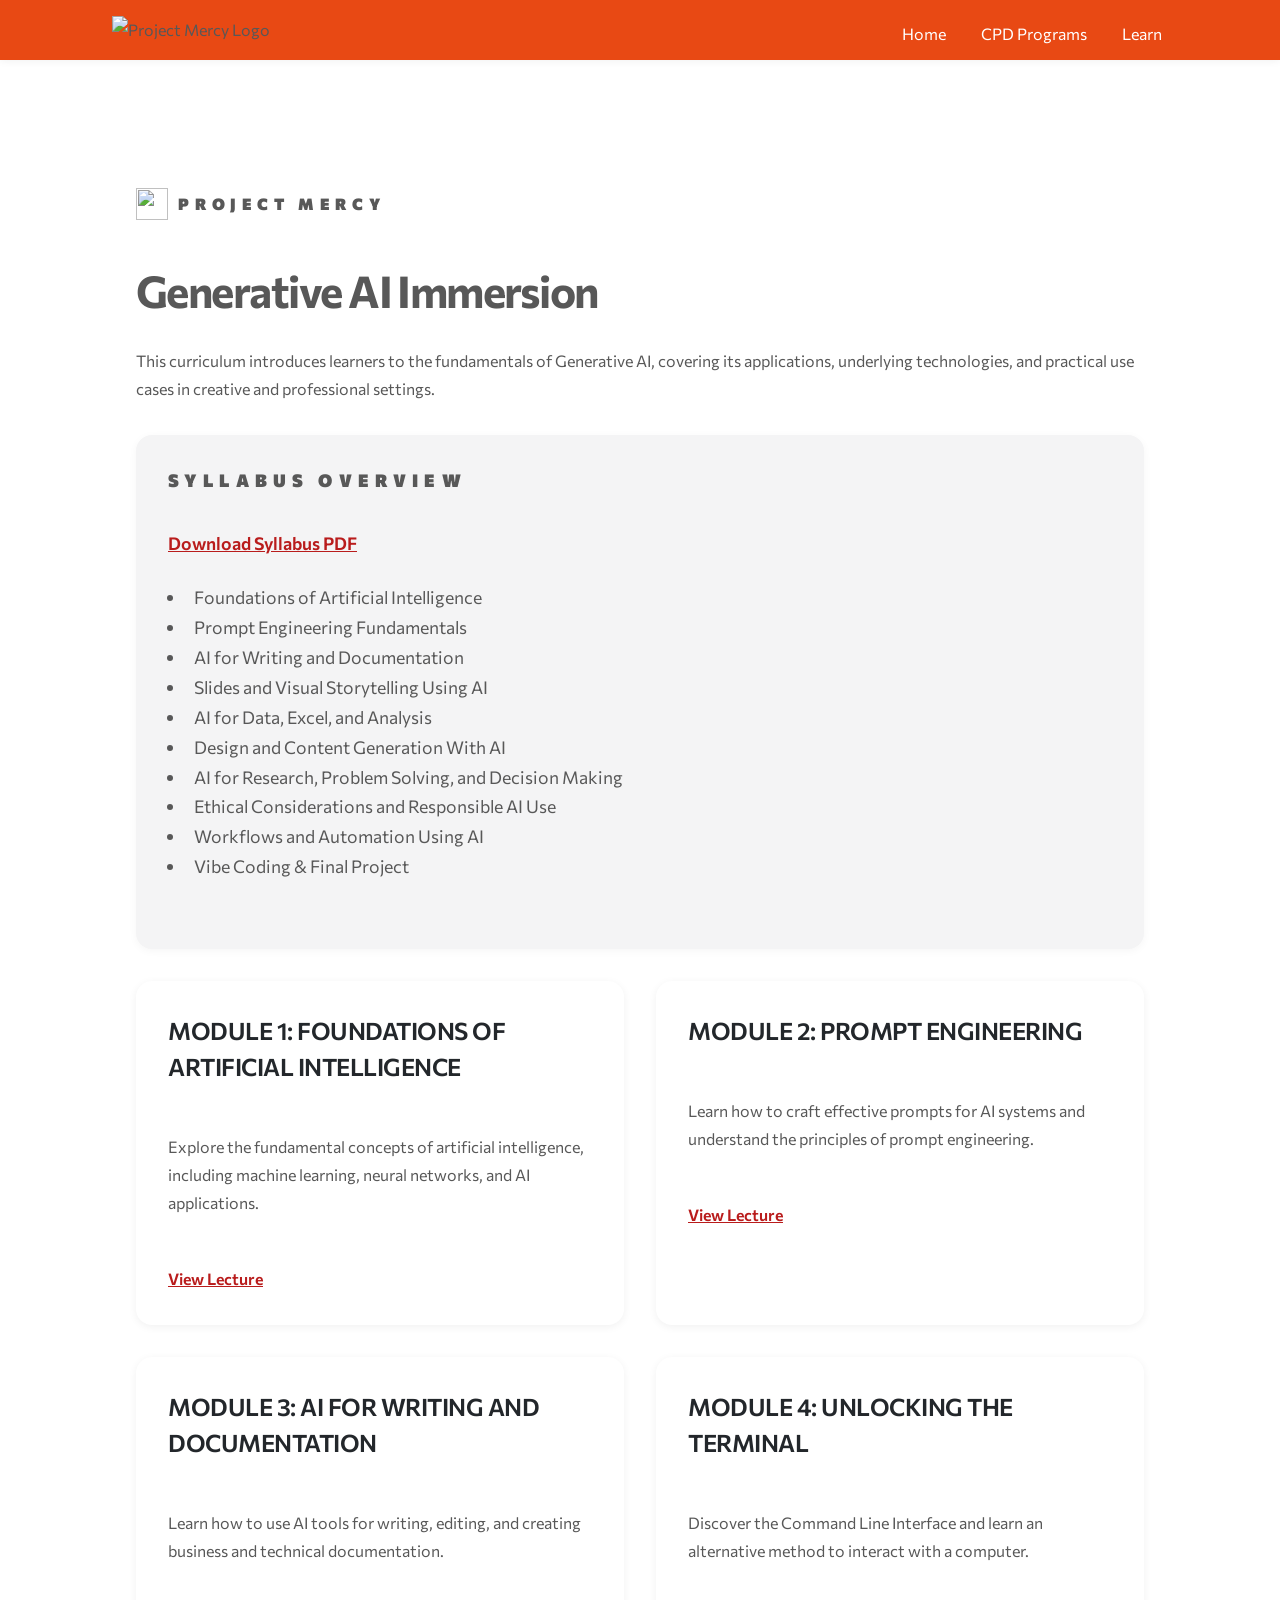
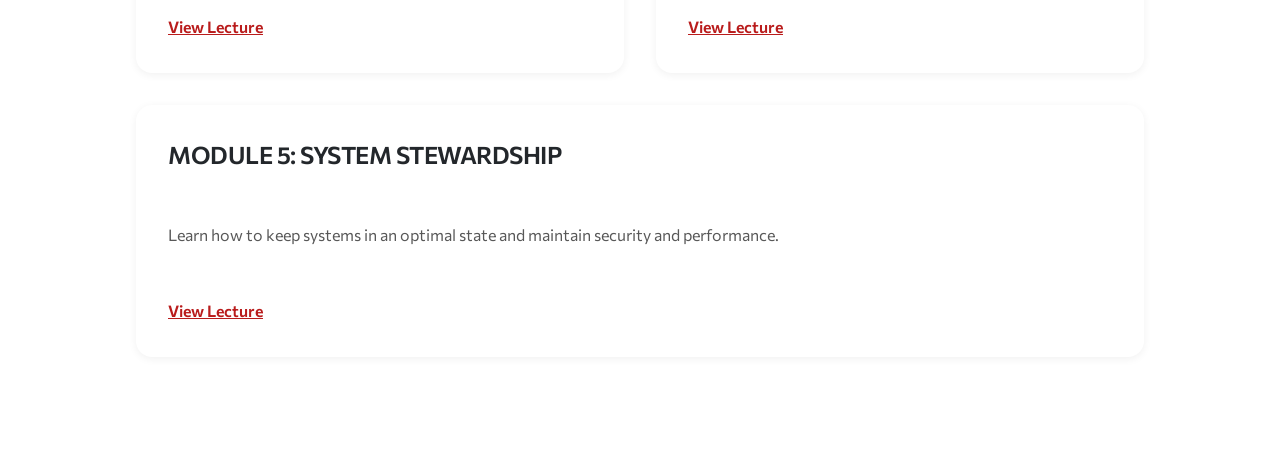
==== commit 815d87e1: "Changed font to Commissioner Loud" ====
--- a/generative-ai.html
+++ b/generative-ai.html
@@ -52,27 +52,27 @@
                 </section>
                 <section class="modules" style="display:flex; flex-wrap:wrap; gap:2rem; justify-content:space-between;">
                     <div class="module-card" style="flex:1 1 320px; background:#fff; border-radius:1rem; box-shadow:0 2px 8px rgba(0,0,0,0.06); padding:2rem; min-width:280px;">
-                        <h2 style="font-family:'Segoe UI', 'Roboto', 'Helvetica Neue', Arial, sans-serif; font-size:1.5rem; font-weight:600; letter-spacing:-0.5px; color:#23272b;">Module 1: Foundations of Artificial Intelligence</h2>
+                        <h2 style="font-family:'Commissioner Loud', 'Commissioner', Helvetica, sans-serif; font-size:1.5rem; font-weight:600; letter-spacing:-0.5px; color:#23272b;">Module 1: Foundations of Artificial Intelligence</h2>
                         <p>Explore the fundamental concepts of artificial intelligence, including machine learning, neural networks, and AI applications.</p>
                         <a href="uploads/GenAI - Module 01.pdf" target="_blank" rel="noopener" style="display:inline-block; margin-top:1rem; color:#b91c1c; font-weight:600; text-decoration:underline;">View Lecture</a>
                     </div>
                     <div class="module-card" style="flex:1 1 320px; background:#fff; border-radius:1rem; box-shadow:0 2px 8px rgba(0,0,0,0.06); padding:2rem; min-width:280px;">
-                        <h2 style="font-family:'Segoe UI', 'Roboto', 'Helvetica Neue', Arial, sans-serif; font-size:1.5rem; font-weight:600; letter-spacing:-0.5px; color:#23272b;">Module 2: Prompt Engineering</h2>
+                        <h2 style="font-family:'Commissioner Loud', 'Commissioner', Helvetica, sans-serif; font-size:1.5rem; font-weight:600; letter-spacing:-0.5px; color:#23272b;">Module 2: Prompt Engineering</h2>
                         <p>Learn how to craft effective prompts for AI systems and understand the principles of prompt engineering.</p>
                         <a href="uploads/GenAI - Module 02.pdf" target="_blank" rel="noopener" style="display:inline-block; margin-top:1rem; color:#b91c1c; font-weight:600; text-decoration:underline;">View Lecture</a>
                     </div>
                     <div class="module-card" style="flex:1 1 320px; background:#fff; border-radius:1rem; box-shadow:0 2px 8px rgba(0,0,0,0.06); padding:2rem; min-width:280px;">
-                        <h2 style="font-family:'Segoe UI', 'Roboto', 'Helvetica Neue', Arial, sans-serif; font-size:1.5rem; font-weight:600; letter-spacing:-0.5px; color:#23272b;">Module 3: AI for Writing and Documentation</h2>
+                        <h2 style="font-family:'Commissioner Loud', 'Commissioner', Helvetica, sans-serif; font-size:1.5rem; font-weight:600; letter-spacing:-0.5px; color:#23272b;">Module 3: AI for Writing and Documentation</h2>
                         <p>Learn how to use AI tools for writing, editing, and creating business and technical documentation.</p>
                         <a href="uploads/GenAI - Module 03.pdf" target="_blank" rel="noopener" style="display:inline-block; margin-top:1rem; color:#b91c1c; font-weight:600; text-decoration:underline;">View Lecture</a>
                     </div>
                     <div class="module-card" style="flex:1 1 320px; background:#fff; border-radius:1rem; box-shadow:0 2px 8px rgba(0,0,0,0.06); padding:2rem; min-width:280px;">
-                        <h2 style="font-family:'Segoe UI', 'Roboto', 'Helvetica Neue', Arial, sans-serif; font-size:1.5rem; font-weight:600; letter-spacing:-0.5px; color:#23272b;">Module 4: Unlocking the Terminal</h2>
+                        <h2 style="font-family:'Commissioner Loud', 'Commissioner', Helvetica, sans-serif; font-size:1.5rem; font-weight:600; letter-spacing:-0.5px; color:#23272b;">Module 4: Unlocking the Terminal</h2>
                         <p>Discover the Command Line Interface and learn an alternative method to interact with a computer. </p>
                         <a href="uploads/GenAI - Module 04.pdf" target="_blank" rel="noopener" style="display:inline-block; margin-top:1rem; color:#b91c1c; font-weight:600; text-decoration:underline;">View Lecture</a>
                     </div>
                     <div class="module-card" style="flex:1 1 320px; background:#fff; border-radius:1rem; box-shadow:0 2px 8px rgba(0,0,0,0.06); padding:2rem; min-width:280px;">
-                        <h2 style="font-family:'Segoe UI', 'Roboto', 'Helvetica Neue', Arial, sans-serif; font-size:1.5rem; font-weight:600; letter-spacing:-0.5px; color:#23272b;">Module 5: System Stewardship</h2>
+                        <h2 style="font-family:'Commissioner Loud', 'Commissioner', Helvetica, sans-serif; font-size:1.5rem; font-weight:600; letter-spacing:-0.5px; color:#23272b;">Module 5: System Stewardship</h2>
                         <p>Learn how to keep systems in an optimal state and maintain security and performance.</p>
                         <a href="uploads/GenAI - Module 05.pdf" target="_blank" rel="noopener" style="display:inline-block; margin-top:1rem; color:#b91c1c; font-weight:600; text-decoration:underline;">View Lecture</a>
                     </div>
--- a/assets/css/main.css
+++ b/assets/css/main.css
@@ -1,13 +1,5 @@
-.site-nav .nav-inner {
-	max-width: 68rem;
-	margin: 0 auto;
-	display: flex;
-	align-items: center;
-	justify-content: space-between;
-	padding: 0.25rem 1rem;
-}
 @import url(fontawesome-all.min.css);
-@import url("https://fonts.googleapis.com/css?family=Source+Sans+Pro:300,700,900");
+@import url("https://fonts.googleapis.com/css2?family=Commissioner:wght@300;400;500;600;700;800;900&display=swap");
 
 /*
 	Phantom by HTML5 UP
@@ -125,9 +117,9 @@
 
 	body, input, select, textarea {
 		color: #585858;
-		font-family: "Source Sans Pro", Helvetica, sans-serif;
+		font-family: "Commissioner Loud", "Commissioner", Helvetica, sans-serif;
 		font-size: 16pt;
-		font-weight: 300;
+		font-weight: 400;
 		line-height: 1.75;
 	}
 
@@ -329,11 +321,19 @@
 	left: 0;
 	right: 0;
 	height: var(--nav-height);
-	font-family: Commissionerloud, system-ui, -apple-system, 'Segoe UI', Roboto, 'Helvetica Neue', Arial, sans-serif;
+	font-family: "Commissioner Loud", "Commissioner", Helvetica, sans-serif;
 	z-index: 10010;
 	background: rgba(232,73,20,1);
 	color: var(--pm-text);
 	box-shadow: 0 1px 8px rgba(0,0,0,0.06);
+}
+.site-nav .nav-inner {
+	max-width: 68rem;
+	margin: 0 auto;
+	display: flex;
+	align-items: center;
+	justify-content: space-between;
+	padding: 0.25rem 1rem;
 }
 .site-nav .brand {
 	display: inline-flex;
